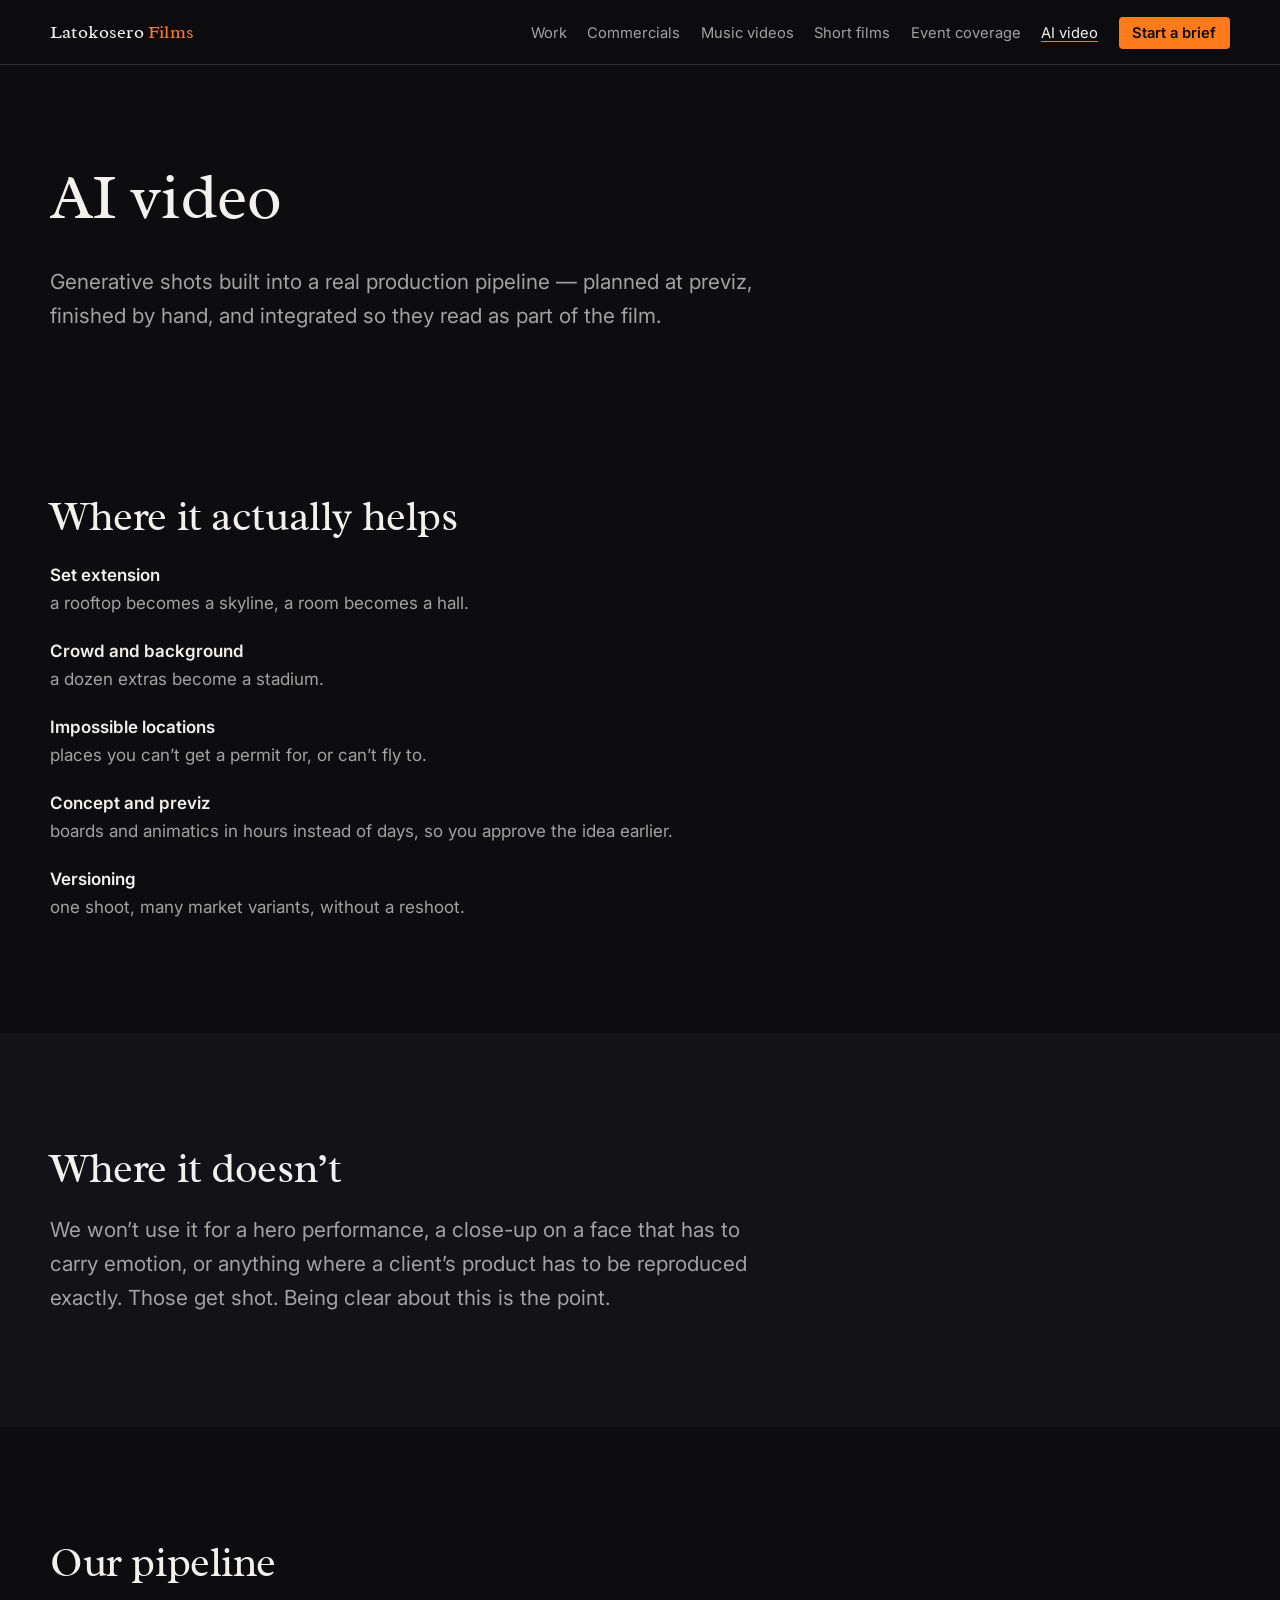
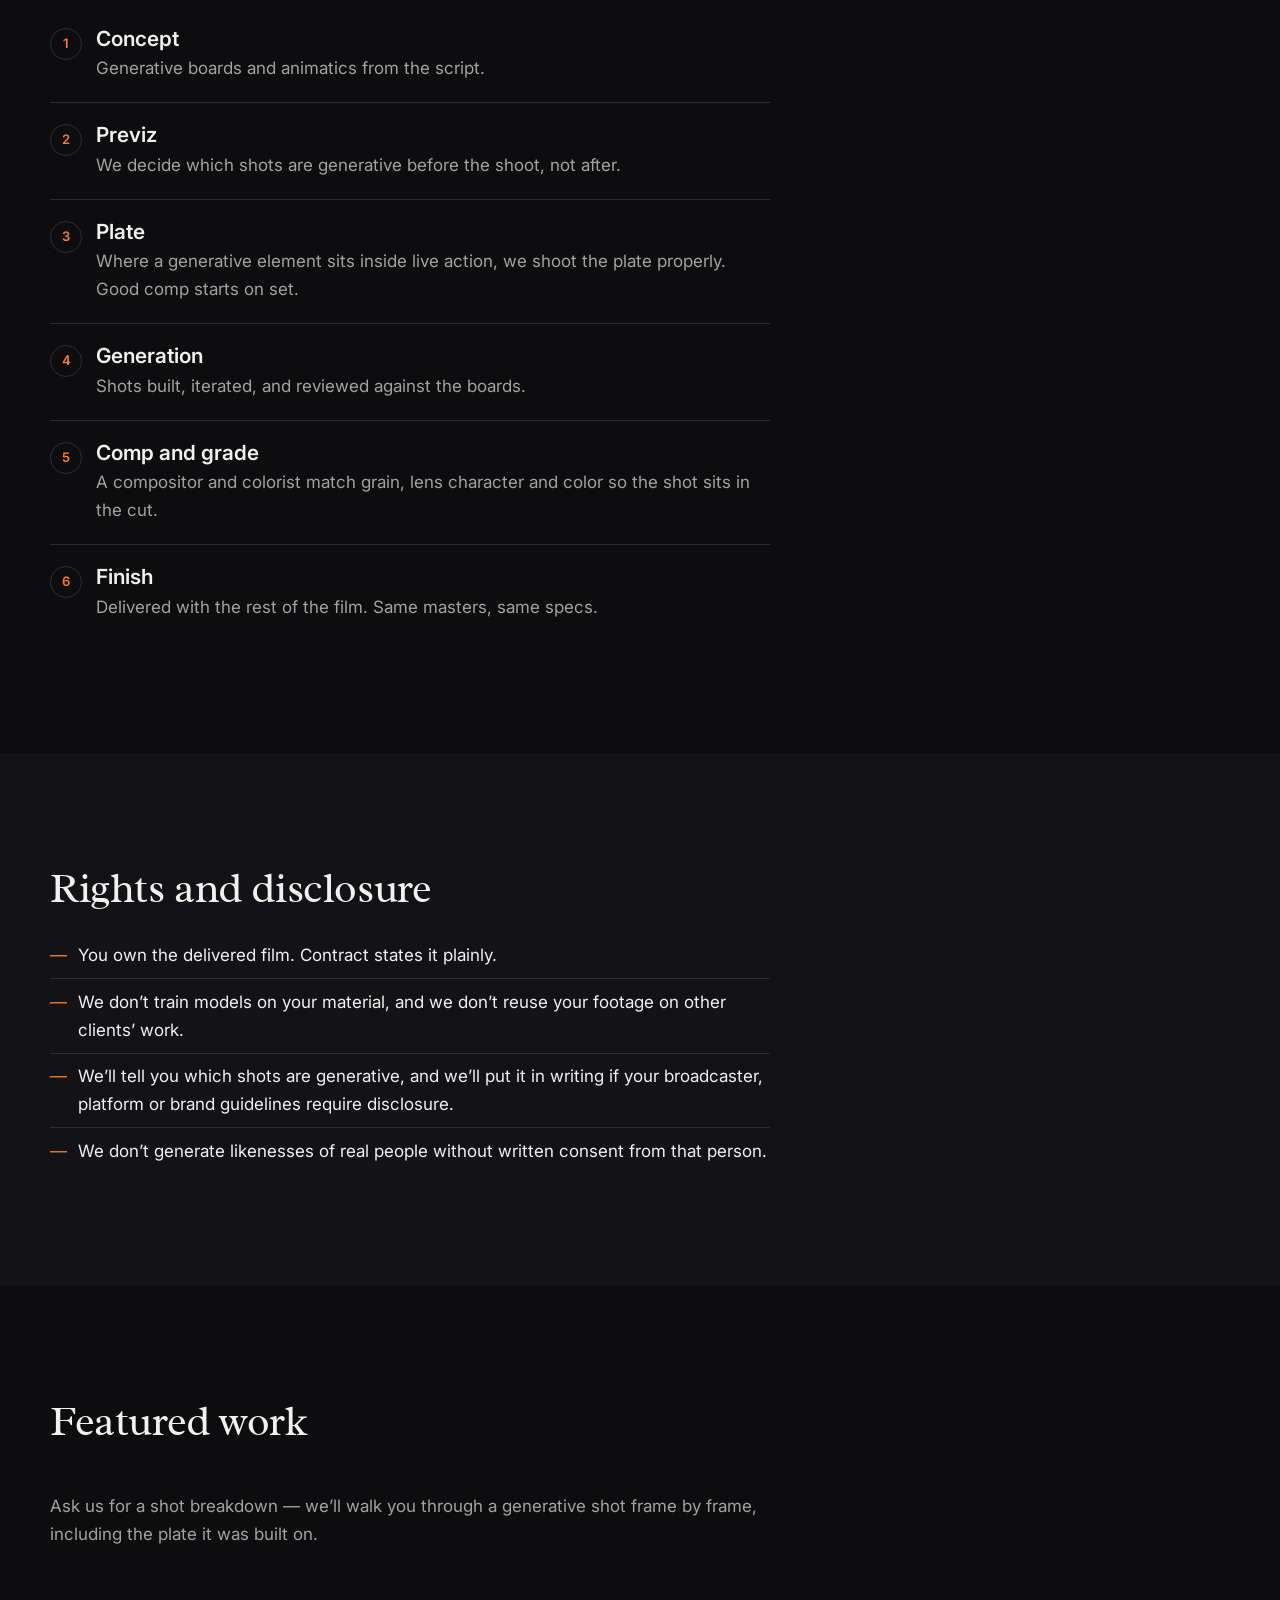
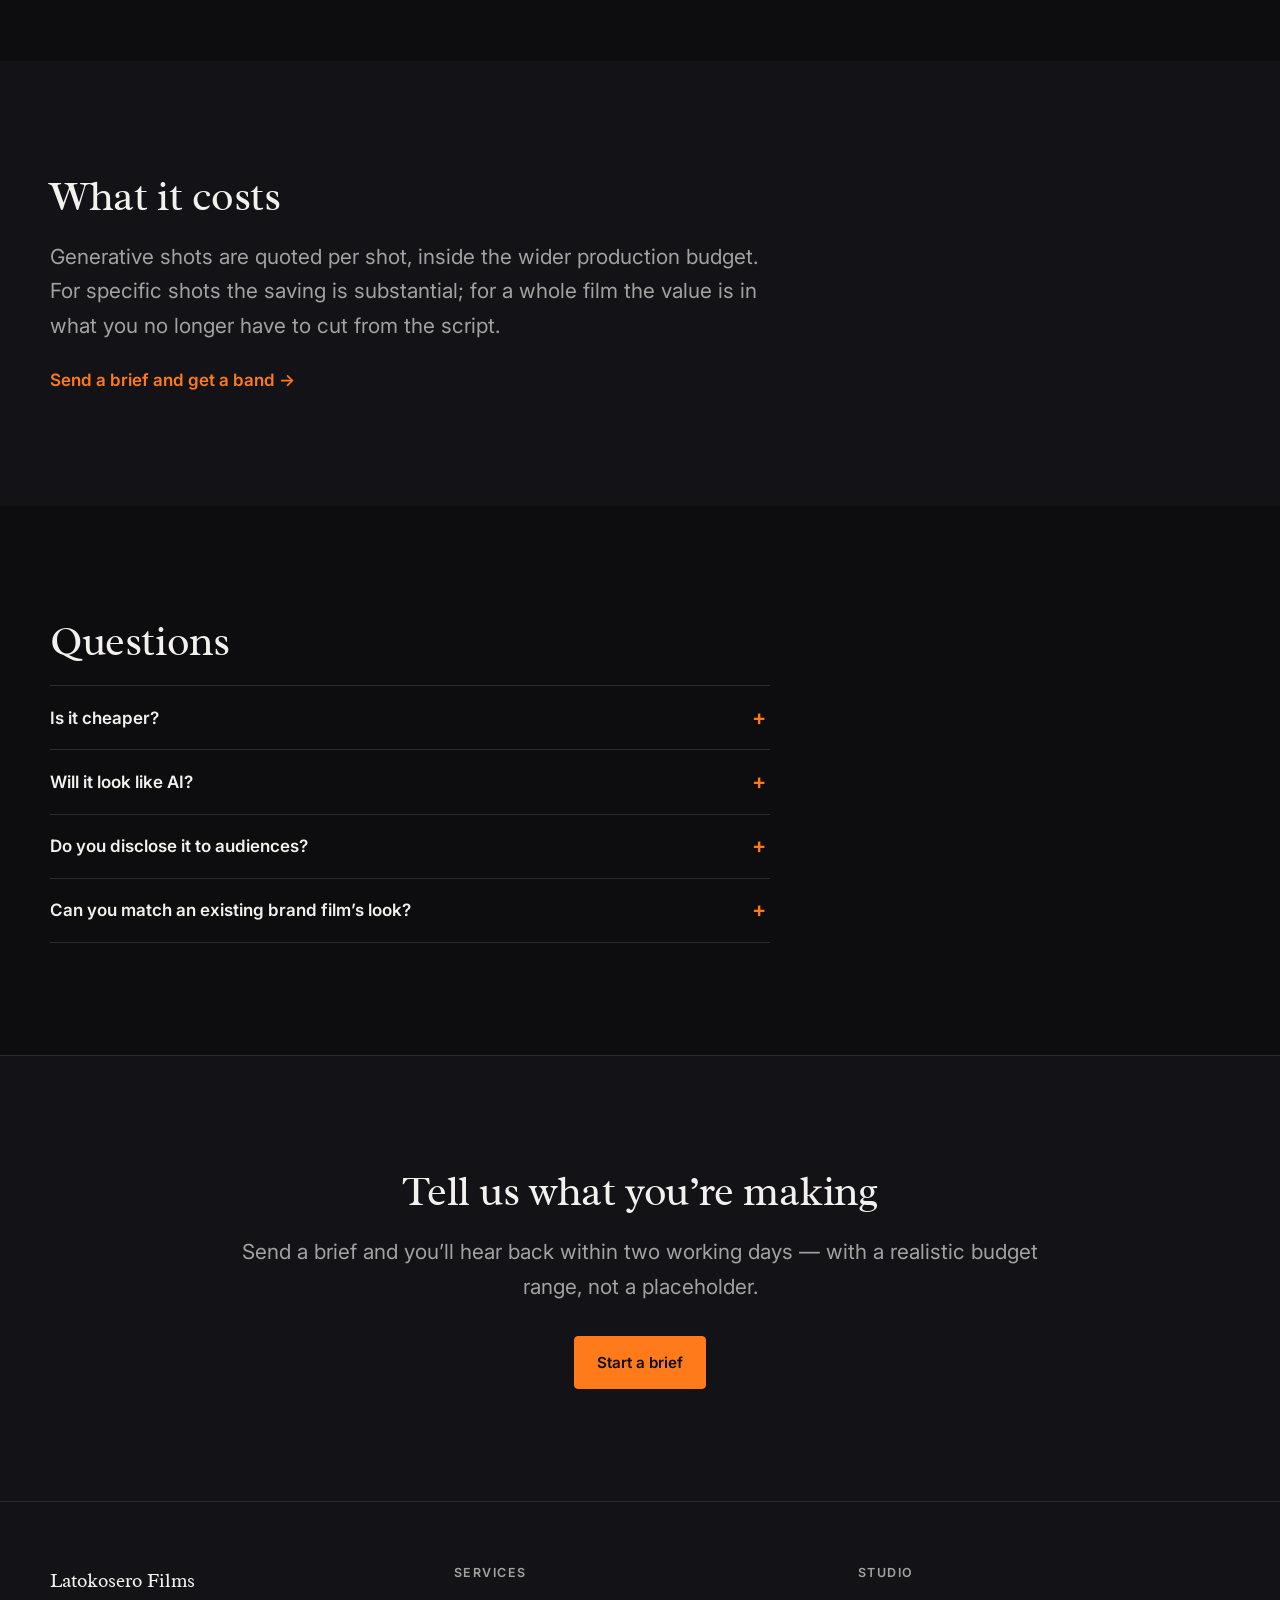
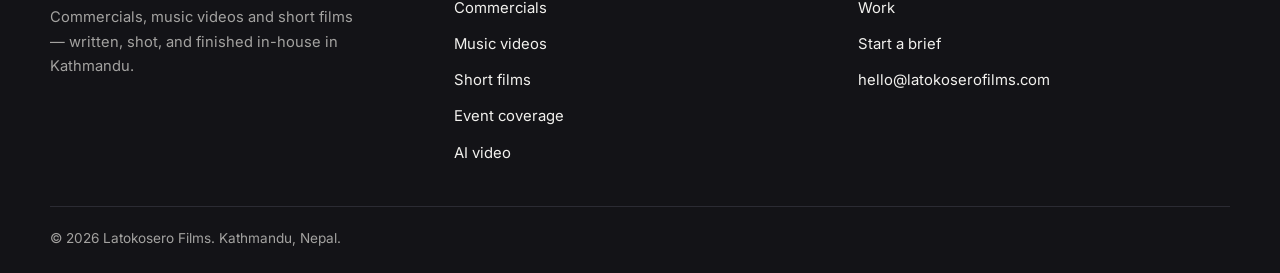
==== ai-video/index.html @ e430cea7 "Rebuild site from the Latokosero copy deck Replaces the two-page holding site with the full structur" ====
<!doctype html>
<html lang="en">
<head>
<meta charset="utf-8">
<meta name="viewport" content="width=device-width, initial-scale=1">
<title>AI video production, Nepal — Latokosero Films</title>
<meta name="description" content="Generative shots built into a real production pipeline and finished by hand.">
<link rel="canonical" href="https://latokoserofilms.com/ai-video/">
<meta property="og:type" content="website">
<meta property="og:title" content="AI video production, Nepal — Latokosero Films">
<meta property="og:description" content="Generative shots built into a real production pipeline and finished by hand.">
<meta property="og:url" content="https://latokoserofilms.com/ai-video/">
<meta property="og:image" content="https://latokoserofilms.com/cover.jpg">
<meta name="twitter:card" content="summary_large_image">
<meta name="theme-color" content="#0d0d0f">
<link rel="preconnect" href="https://fonts.googleapis.com">
<link rel="preconnect" href="https://fonts.gstatic.com" crossorigin>
<link href="https://fonts.googleapis.com/css2?family=Inter:wght@400;500;600&family=Radley:ital@0;1&display=swap" rel="stylesheet">
<link rel="stylesheet" href="/css/site.css">
<link rel="icon" href="/favicon.svg" type="image/svg+xml">
<script type="application/ld+json">
{
  "@context": "https://schema.org",
  "@type": "Service",
  "name": "AI video",
  "description": "Generative shots built into a real production pipeline — planned at previz, finished by hand, and integrated so they read as part of the film.",
  "url": "https://latokoserofilms.com/ai-video/",
  "serviceType": "AI video",
  "provider": {
    "@type": "LocalBusiness",
    "@id": "https://latokoserofilms.com/#business",
    "name": "Latokosero Films"
  },
  "areaServed": {
    "@type": "Country",
    "name": "Nepal"
  }
}
</script>
<script type="application/ld+json">
{
  "@context": "https://schema.org",
  "@type": "FAQPage",
  "mainEntity": [
    {
      "@type": "Question",
      "name": "Is it cheaper?",
      "acceptedAnswer": {
        "@type": "Answer",
        "text": "For specific shots, substantially. For a whole film, no — the savings are in what you no longer have to cut from the script."
      }
    },
    {
      "@type": "Question",
      "name": "Will it look like AI?",
      "acceptedAnswer": {
        "@type": "Answer",
        "text": "Not if it’s planned at previz and finished by a compositor. It looks like AI when it’s bolted on at the end."
      }
    },
    {
      "@type": "Question",
      "name": "Do you disclose it to audiences?",
      "acceptedAnswer": {
        "@type": "Answer",
        "text": "We’ll do whatever your brand, platform or regulator requires, and we’ll advise you on what that is."
      }
    },
    {
      "@type": "Question",
      "name": "Can you match an existing brand film’s look?",
      "acceptedAnswer": {
        "@type": "Answer",
        "text": "Yes — send the reference and we’ll test before you commit."
      }
    }
  ]
}
</script>
</head>
<body class="page-service">

<a class="skip" href="#main">Skip to content</a>

<header class="masthead">
  <div class="wrap masthead-inner">
    <a class="wordmark" href="/">Latokosero <span>Films</span></a>
    <nav aria-label="Primary">
      <button class="nav-toggle" type="button" aria-expanded="false" aria-controls="primary-nav">
        <span class="nav-toggle-bar"></span>
        <span class="sr-only">Menu</span>
      </button>
      <ul id="primary-nav">
            <li><a href="/work/">Work</a></li>
            <li><a href="/commercials/">Commercials</a></li>
            <li><a href="/music-videos/">Music videos</a></li>
            <li><a href="/short-films/">Short films</a></li>
            <li><a href="/event-coverage/">Event coverage</a></li>
            <li><a href="/ai-video/" aria-current="page">AI video</a></li>
        <li class="nav-cta"><a href="/brief/">Start a brief</a></li>
      </ul>
    </nav>
  </div>
</header>

<main id="main">

<section class="page-head">
  <div class="wrap narrow">
    <h1>AI video</h1>
    <p class="lede">Generative shots built into a real production pipeline — planned at previz, finished by hand, and integrated so they read as part of the film.</p>
  </div>
</section>

<section class="section">
  <div class="wrap narrow">
    <h2>Where it actually helps</h2>
    <dl class="deflist">
      <dt>Set extension</dt><dd>a rooftop becomes a skyline, a room becomes a hall.</dd>
      <dt>Crowd and background</dt><dd>a dozen extras become a stadium.</dd>
      <dt>Impossible locations</dt><dd>places you can’t get a permit for, or can’t fly to.</dd>
      <dt>Concept and previz</dt><dd>boards and animatics in hours instead of days, so you approve the idea earlier.</dd>
      <dt>Versioning</dt><dd>one shoot, many market variants, without a reshoot.</dd>
    </dl>
  </div>
</section>

<section class="section section-alt">
  <div class="wrap narrow">
    <h2>Where it doesn’t</h2>
    <p class="lede">We won’t use it for a hero performance, a close-up on a face that has to carry emotion, or anything where a client’s product has to be reproduced exactly. Those get shot. Being clear about this is the point.</p>
  </div>
</section>

<section class="section" id="pipeline">
  <div class="wrap narrow">
    <h2>Our pipeline</h2>
    <ol class="steps steps-numbered">
      <li><h3>Concept</h3><p>Generative boards and animatics from the script.</p></li>
      <li><h3>Previz</h3><p>We decide which shots are generative before the shoot, not after.</p></li>
      <li><h3>Plate</h3><p>Where a generative element sits inside live action, we shoot the plate properly. Good comp starts on set.</p></li>
      <li><h3>Generation</h3><p>Shots built, iterated, and reviewed against the boards.</p></li>
      <li><h3>Comp and grade</h3><p>A compositor and colorist match grain, lens character and color so the shot sits in the cut.</p></li>
      <li><h3>Finish</h3><p>Delivered with the rest of the film. Same masters, same specs.</p></li>
    </ol>
  </div>
</section>

<section class="section section-alt" id="rights">
  <div class="wrap narrow">
    <h2>Rights and disclosure</h2>
    <ul class="checklist">
      <li>You own the delivered film. Contract states it plainly.</li>
      <li>We don’t train models on your material, and we don’t reuse your footage on other clients’ work.</li>
      <li>We’ll tell you which shots are generative, and we’ll put it in writing if your broadcaster, platform or brand guidelines require disclosure.</li>
      <li>We don’t generate likenesses of real people without written consent from that person.</li>
    </ul>
  </div>
</section>

<section class="section">
  <div class="wrap">
    <div class="section-head"><h2>Featured work</h2></div>
    <p class="muted narrow-p">Ask us for a shot breakdown — we’ll walk you through a generative shot frame by frame, including the plate it was built on.</p>
  </div>
</section>

<section class="section section-alt">
  <div class="wrap narrow">
    <h2>What it costs</h2>
    <p class="lede">Generative shots are quoted per shot, inside the wider production budget. For specific shots the saving is substantial; for a whole film the value is in what you no longer have to cut from the script.</p>
    <p><a class="arrow-link" href="/brief/">Send a brief and get a band</a></p>
  </div>
</section>

<section class="section">
  <div class="wrap narrow">
    <h2>Questions</h2>
    <div class="faq">
      <details>
        <summary>Is it cheaper?</summary>
        <p>For specific shots, substantially. For a whole film, no — the savings are in what you no longer have to cut from the script.</p>
      </details>
      <details>
        <summary>Will it look like AI?</summary>
        <p>Not if it’s planned at previz and finished by a compositor. It looks like AI when it’s bolted on at the end.</p>
      </details>
      <details>
        <summary>Do you disclose it to audiences?</summary>
        <p>We’ll do whatever your brand, platform or regulator requires, and we’ll advise you on what that is.</p>
      </details>
      <details>
        <summary>Can you match an existing brand film’s look?</summary>
        <p>Yes — send the reference and we’ll test before you commit.</p>
      </details>
    </div>
  </div>
</section>

<section class="section convert">
  <div class="wrap">
    <h2>Tell us what you’re making</h2>
    <p class="lede">Send a brief and you’ll hear back within two working days — with a realistic budget range, not a placeholder.</p>
    <p class="actions"><a class="btn btn-primary" href="/brief/">Start a brief</a></p>
  </div>
</section>
</main>

<footer class="footer">
  <div class="wrap footer-inner">
    <div class="footer-brand">
      <p class="footer-mark">Latokosero Films</p>
      <p class="muted">Commercials, music videos and short films — written, shot, and finished in-house in Kathmandu.</p>
    </div>
    <nav class="footer-nav" aria-label="Footer">
      <h2>Services</h2>
      <ul>
        <li><a href="/commercials/">Commercials</a></li>
        <li><a href="/music-videos/">Music videos</a></li>
        <li><a href="/short-films/">Short films</a></li>
        <li><a href="/event-coverage/">Event coverage</a></li>
        <li><a href="/ai-video/">AI video</a></li>
      </ul>
    </nav>
    <nav class="footer-nav" aria-label="More">
      <h2>Studio</h2>
      <ul>
        <li><a href="/work/">Work</a></li>
        <li><a href="/brief/">Start a brief</a></li>
        <li><a href="mailto:hello@latokoserofilms.com">hello@latokoserofilms.com</a></li>
      </ul>
    </nav>
  </div>
  <div class="wrap footer-legal">
    <p class="muted">© 2026 Latokosero Films. Kathmandu, Nepal.</p>
  </div>
</footer>

<script src="/js/site.js" defer></script>
</body>
</html>
---- css/site.css ----
/* Latokosero Films — site styles.
   Dark by default: this is a film company, the work is the bright thing on
   the page. One accent colour, carried over from the old site's orange. */

:root {
  --bg: #0d0d0f;
  --bg-alt: #131317;
  --surface: #1a1a1f;
  --line: #2b2b33;
  --text: #f2f1ee;
  --muted: #a3a2a0;
  --accent: #ff7a1a;
  --accent-ink: #0d0d0f;

  --serif: 'Radley', Georgia, 'Times New Roman', serif;
  --sans: 'Inter', -apple-system, BlinkMacSystemFont, 'Segoe UI', Roboto, sans-serif;

  --wrap: 1180px;
  --narrow: 720px;
  --gap: clamp(1rem, 3vw, 2rem);
  --section-y: clamp(3.5rem, 9vw, 7rem);
  --radius: 4px;
}

*, *::before, *::after { box-sizing: border-box; }

html { -webkit-text-size-adjust: 100%; scroll-behavior: smooth; }
@media (prefers-reduced-motion: reduce) {
  html { scroll-behavior: auto; }
  *, *::before, *::after { animation-duration: .01ms !important; transition-duration: .01ms !important; }
}

body {
  margin: 0;
  background: var(--bg);
  color: var(--text);
  font-family: var(--sans);
  font-size: clamp(1rem, .97rem + .15vw, 1.0625rem);
  line-height: 1.65;
  -webkit-font-smoothing: antialiased;
}

h1, h2, h3 { font-family: var(--serif); font-weight: 400; line-height: 1.12; margin: 0 0 .5em; letter-spacing: -.01em; }
h1 { font-size: clamp(2.1rem, 1.3rem + 3.6vw, 4rem); }
h2 { font-size: clamp(1.65rem, 1.2rem + 2vw, 2.6rem); }
h3 { font-size: clamp(1.1rem, 1rem + .5vw, 1.3rem); font-family: var(--sans); font-weight: 600; letter-spacing: 0; }
p { margin: 0 0 1.1em; }
p:last-child { margin-bottom: 0; }

a { color: inherit; text-decoration-color: color-mix(in srgb, var(--accent) 60%, transparent); text-underline-offset: .18em; }
a:hover { color: var(--accent); }

img, video, iframe { max-width: 100%; display: block; }
code { font-size: .9em; background: var(--surface); padding: .1em .35em; border-radius: 3px; }

:focus-visible { outline: 2px solid var(--accent); outline-offset: 3px; }

.sr-only, .skip:not(:focus) {
  position: absolute; width: 1px; height: 1px; padding: 0; margin: -1px;
  overflow: hidden; clip: rect(0 0 0 0); white-space: nowrap; border: 0;
}
.skip:focus {
  position: fixed; top: .75rem; left: .75rem; z-index: 100;
  background: var(--accent); color: var(--accent-ink);
  padding: .6rem 1rem; border-radius: var(--radius); font-weight: 600;
}

.wrap { width: min(100% - 2.5rem, var(--wrap)); margin-inline: auto; }
/* Narrow sections keep the full wrap so they line up with the masthead and
   footer gutters — it's the text inside that gets the reading measure, not
   the container. Centring the container instead makes every narrow block
   sit inboard of the full-width ones on the same page. */
.wrap.narrow > * { max-width: var(--narrow); }
.narrow-p { max-width: var(--narrow); }
.muted { color: var(--muted); }
.lede { font-size: clamp(1.06rem, 1rem + .5vw, 1.3rem); color: var(--muted); max-width: 62ch; }
.eyebrow {
  font-family: var(--sans); font-size: .78rem; font-weight: 600;
  letter-spacing: .12em; text-transform: uppercase; color: var(--muted); margin: 0 0 1.25rem;
}

/* ------------------------------------------------------------- masthead */

.masthead {
  position: sticky; top: 0; z-index: 50;
  background: color-mix(in srgb, var(--bg) 88%, transparent);
  backdrop-filter: blur(10px);
  border-bottom: 1px solid var(--line);
}
.masthead-inner { display: flex; align-items: center; justify-content: space-between; gap: 1rem; min-height: 4rem; }

.wordmark {
  font-family: var(--serif); font-size: 1.15rem; letter-spacing: .01em;
  text-decoration: none; white-space: nowrap;
}
.wordmark span { color: var(--accent); }
.wordmark:hover { color: var(--text); }

.masthead nav ul {
  list-style: none; display: flex; align-items: center; gap: clamp(.75rem, 1.6vw, 1.5rem);
  margin: 0; padding: 0;
}
.masthead nav a {
  text-decoration: none; font-size: .92rem; color: var(--muted); white-space: nowrap;
}
.masthead nav a:hover, .masthead nav a[aria-current='page'] { color: var(--text); }
.masthead nav a[aria-current='page'] { box-shadow: inset 0 -1px 0 var(--accent); }

.nav-cta a {
  background: var(--accent); color: var(--accent-ink) !important;
  padding: .45rem .85rem; border-radius: var(--radius); font-weight: 600;
}
.nav-cta a:hover { background: #ff9040; }

.nav-toggle { display: none; }

@media (max-width: 940px) {
  .nav-toggle {
    display: grid; place-items: center; width: 2.5rem; height: 2.5rem;
    background: none; border: 1px solid var(--line); border-radius: var(--radius);
    cursor: pointer; padding: 0;
  }
  .nav-toggle-bar, .nav-toggle-bar::before, .nav-toggle-bar::after {
    content: ''; display: block; width: 1.1rem; height: 1.5px; background: var(--text);
  }
  .nav-toggle-bar::before { transform: translateY(-5px); }
  .nav-toggle-bar::after { transform: translateY(3.5px); }

  .masthead nav ul {
    display: none; position: absolute; left: 0; right: 0; top: 100%;
    flex-direction: column; align-items: stretch; gap: 0;
    background: var(--bg); border-bottom: 1px solid var(--line);
    padding: .5rem 0 1rem;
  }
  .masthead nav ul.is-open { display: flex; }
  .masthead nav ul li { padding: 0 1.25rem; }
  .masthead nav ul a { display: block; padding: .7rem 0; font-size: 1rem; }
  .nav-cta { margin-top: .5rem; }
  .nav-cta a { display: inline-block; }
}

/* ------------------------------------------------------------- sections */

.section { padding-block: var(--section-y); }
.section-alt { background: var(--bg-alt); }
.section-head { margin-bottom: clamp(1.75rem, 4vw, 3rem); }
.section-head h2 { margin-bottom: .25em; }

.page-head { padding-block: clamp(3rem, 8vw, 6rem) clamp(1.5rem, 4vw, 3rem); }

.hero {
  padding-block: clamp(4.5rem, 13vw, 10rem) clamp(3rem, 8vw, 6rem);
  border-bottom: 1px solid var(--line);
  background:
    radial-gradient(120ch 60ch at 80% -10%, rgba(255, 122, 26, .10), transparent 60%),
    var(--bg);
}
.hero h1 { max-width: 18ch; margin-bottom: .35em; }
.hero .lede { max-width: 54ch; }

.actions { display: flex; flex-wrap: wrap; gap: .75rem; margin-top: 2rem; }

.btn {
  display: inline-block; text-decoration: none; font-weight: 600; font-size: .95rem;
  padding: .8rem 1.4rem; border-radius: var(--radius);
  border: 1px solid var(--line); color: var(--text); background: transparent;
  transition: background .15s ease, border-color .15s ease, color .15s ease;
  cursor: pointer; font-family: inherit;
}
.btn:hover { border-color: var(--text); color: var(--text); }
.btn-primary { background: var(--accent); border-color: var(--accent); color: var(--accent-ink); }
.btn-primary:hover { background: #ff9040; border-color: #ff9040; color: var(--accent-ink); }

.arrow-link { font-weight: 600; text-decoration: none; color: var(--accent); }
.arrow-link::after { content: ' →'; }
.arrow-link:hover { text-decoration: underline; }

/* ---------------------------------------------------------------- trust */

.trust { padding-block: clamp(2rem, 5vw, 3.25rem); border-bottom: 1px solid var(--line); }
.client-list {
  list-style: none; margin: 0; padding: 0;
  display: flex; flex-wrap: wrap; gap: clamp(1.25rem, 4vw, 3rem);
  font-family: var(--serif); font-size: clamp(1rem, .9rem + .5vw, 1.35rem); color: var(--muted);
}

/* ---------------------------------------------------------------- tiles */

.tiles {
  display: grid; gap: var(--gap);
  grid-template-columns: repeat(auto-fill, minmax(min(100%, 300px), 1fr));
}
.tile { text-decoration: none; display: block; }
.tile-media {
  display: block; position: relative; aspect-ratio: 16 / 9; overflow: hidden;
  border-radius: var(--radius); background: var(--surface); border: 1px solid var(--line);
}
.tile-media > * { width: 100%; height: 100%; object-fit: cover; }
.tile-fallback {
  display: grid; place-items: center; padding: 1rem; text-align: center;
  font-family: var(--serif); font-size: 1.15rem; color: var(--muted);
  background: linear-gradient(150deg, #1c1c22, #121216);
}
.tile-loop { opacity: 0; transition: opacity .25s ease; }
.tile:hover .tile-loop, .tile:focus-visible .tile-loop { opacity: 1; }
.tile-body { display: block; padding-top: .85rem; }
.tile-title { display: block; font-weight: 600; }
.tile-meta { display: block; font-size: .88rem; color: var(--muted); }
.tile:hover .tile-title { color: var(--accent); }
.tile:hover .tile-media { border-color: color-mix(in srgb, var(--accent) 45%, var(--line)); }

/* ---------------------------------------------------------------- cards */

/* Five services. Explicit columns rather than auto-fit so the row breaks
   3 + 2 instead of stranding a single card on its own line. */
.cards { display: grid; gap: var(--gap); grid-template-columns: 1fr; }
@media (min-width: 620px) { .cards { grid-template-columns: repeat(2, 1fr); } }
@media (min-width: 940px) { .cards { grid-template-columns: repeat(3, 1fr); } }
.card {
  position: relative; text-decoration: none;
  padding: 1.5rem 1.5rem 3rem; border: 1px solid var(--line); border-radius: var(--radius);
  background: var(--bg); transition: border-color .15s ease, transform .15s ease;
}
.card:hover { border-color: var(--accent); transform: translateY(-2px); color: var(--text); }
.card h3 { margin-bottom: .4em; }
.card p { color: var(--muted); font-size: .95rem; margin: 0; }
.card-go { position: absolute; left: 1.5rem; bottom: 1.4rem; color: var(--accent); }

/* ------------------------------------------------------- steps and lists */

.steps { list-style: none; counter-reset: step; margin: 0; padding: 0; display: grid; gap: 1.75rem; }
.steps { grid-template-columns: repeat(auto-fit, minmax(min(100%, 240px), 1fr)); }
.steps-numbered { grid-template-columns: 1fr; max-width: var(--narrow); gap: 0; }
.steps li { counter-increment: step; position: relative; padding-left: 2.9rem; }
.steps-numbered li { padding-block: 1.25rem; border-bottom: 1px solid var(--line); }
.steps-numbered li:last-child { border-bottom: 0; }
.steps li::before {
  content: counter(step); position: absolute; left: 0; top: .1rem;
  width: 2rem; height: 2rem; display: grid; place-items: center;
  border: 1px solid var(--line); border-radius: 50%;
  font-size: .82rem; font-weight: 600; color: var(--accent);
}
.steps-numbered li::before { top: 1.3rem; }
.steps h3 { margin-bottom: .2em; }
.steps p { color: var(--muted); margin: 0; }

.checklist { list-style: none; margin: 0; padding: 0; max-width: 62ch; }
.checklist li { position: relative; padding: .55rem 0 .55rem 1.75rem; border-bottom: 1px solid var(--line); }
.checklist li:last-child { border-bottom: 0; }
.checklist li::before { content: '—'; position: absolute; left: 0; color: var(--accent); }

.deflist { margin: 0; max-width: 62ch; }
.deflist dt { font-weight: 600; margin-top: 1.25rem; }
.deflist dt:first-child { margin-top: 0; }
.deflist dd { margin: 0; color: var(--muted); }

/* ------------------------------------------------------------ AI compare */

.wedge-inner { display: grid; gap: clamp(2rem, 5vw, 3.5rem); align-items: center; }
@media (min-width: 900px) { .wedge-inner { grid-template-columns: 1fr 1fr; } }
.wedge-copy h2 { max-width: 16ch; }
.wedge-copy p { color: var(--muted); max-width: 54ch; }
.wedge-copy p:first-of-type { color: var(--text); }

.compare { margin: 0; }
.compare-frame {
  position: relative; aspect-ratio: 16 / 9; overflow: hidden;
  border: 1px solid var(--line); border-radius: var(--radius); background: var(--surface);
}
.compare-frame img { position: absolute; inset: 0; width: 100%; height: 100%; object-fit: cover; }
.compare-before-clip { position: absolute; inset: 0; width: var(--split, 50%); overflow: hidden; border-right: 2px solid var(--accent); }
.compare-before-clip img { width: 100vw; max-width: none; }

.compare-range {
  position: absolute; inset: auto 0 0; width: 100%; margin: 0;
  appearance: none; background: transparent; height: 100%; cursor: ew-resize;
}
.compare-range::-webkit-slider-thumb {
  appearance: none; width: 2.25rem; height: 2.25rem; border-radius: 50%;
  background: var(--accent); border: 3px solid var(--bg); cursor: ew-resize;
}
.compare-range::-moz-range-thumb {
  width: 2.25rem; height: 2.25rem; border-radius: 50%;
  background: var(--accent); border: 3px solid var(--bg); cursor: ew-resize;
}
.compare-tag {
  position: absolute; top: .75rem; font-size: .72rem; font-weight: 600;
  letter-spacing: .1em; text-transform: uppercase;
  background: rgba(13, 13, 15, .75); padding: .25rem .5rem; border-radius: 3px;
}
.compare-tag-before { left: .75rem; }
.compare-tag-after { right: .75rem; }
.compare figcaption { margin-top: .75rem; font-size: .88rem; }

/* Until the two proof images exist, say so plainly instead of showing a
   broken frame. site.js sets data-missing when the images fail to load. */
.compare-missing { display: none; }
.compare[data-missing='true'] .compare-frame > *:not(.compare-missing) { display: none; }
.compare[data-missing='true'] .compare-missing {
  display: grid; place-items: center; text-align: center;
  position: absolute; inset: 0; margin: 0; padding: 1.5rem;
  color: var(--muted); font-size: .92rem;
  background: repeating-linear-gradient(45deg, #17171c, #17171c 12px, #141419 12px, #141419 24px);
}

/* ----------------------------------------------------------- work page */

.filters { display: flex; flex-wrap: wrap; gap: .5rem; margin-bottom: clamp(1.5rem, 4vw, 2.5rem); }
.filter {
  font: inherit; font-size: .88rem; cursor: pointer;
  padding: .4rem .9rem; border-radius: 100px;
  border: 1px solid var(--line); background: transparent; color: var(--muted);
}
.filter:hover { color: var(--text); border-color: var(--text); }
.filter.is-active { background: var(--text); border-color: var(--text); color: var(--bg); }

.entries { display: grid; gap: clamp(2.5rem, 6vw, 4.5rem); }
.entry { display: grid; gap: var(--gap); align-items: start; scroll-margin-top: 6rem; }
@media (min-width: 800px) { .entry { grid-template-columns: 1fr 1.35fr; } }
.entry[hidden] { display: none; }
.entry h2 { margin-bottom: .25em; }
.entry-alt { display: block; font-size: .6em; color: var(--muted); }
.entry-meta { color: var(--accent); font-size: .85rem; letter-spacing: .04em; text-transform: uppercase; }
.entry-copy p:not(.entry-meta) { color: var(--muted); }

.embed { position: relative; aspect-ratio: 16 / 9; border: 1px solid var(--line); border-radius: var(--radius); overflow: hidden; background: var(--surface); }
.embed iframe { position: absolute; inset: 0; width: 100%; height: 100%; border: 0; }
.embed-empty { display: grid; place-items: center; }

/* ----------------------------------------------------------------- FAQ */

.faq { max-width: var(--narrow); border-top: 1px solid var(--line); }
.faq details { border-bottom: 1px solid var(--line); }
.faq summary {
  cursor: pointer; list-style: none; padding: 1.1rem 2rem 1.1rem 0;
  font-weight: 600; position: relative;
}
.faq summary::-webkit-details-marker { display: none; }
.faq summary::after {
  content: '+'; position: absolute; right: .25rem; top: 50%; transform: translateY(-50%);
  color: var(--accent); font-size: 1.35rem; line-height: 1;
}
.faq details[open] summary::after { content: '−'; }
.faq summary:hover { color: var(--accent); }
.faq details p { color: var(--muted); margin: 0; padding: 0 2rem 1.35rem 0; max-width: 62ch; }

/* ------------------------------------------------------------ convert */

.convert { background: var(--bg-alt); border-top: 1px solid var(--line); text-align: center; }
.convert .lede { margin-inline: auto; }
.convert .actions { justify-content: center; }

/* --------------------------------------------------------------- form */

.brief { max-width: 34rem; }
.field { margin-bottom: 1.5rem; }
.field label { display: block; font-weight: 600; font-size: .93rem; margin-bottom: .4rem; }
.req { font-weight: 400; font-size: .78rem; color: var(--muted); text-transform: uppercase; letter-spacing: .08em; }
.field input, .field select, .field textarea {
  width: 100%; font: inherit; font-size: 1rem; color: var(--text);
  background: var(--bg-alt); border: 1px solid var(--line); border-radius: var(--radius);
  padding: .7rem .85rem;
}
.field textarea { resize: vertical; }
.field input:focus, .field select:focus, .field textarea:focus { border-color: var(--accent); }
.field input[aria-invalid='true'], .field select[aria-invalid='true'], .field textarea[aria-invalid='true'] { border-color: #ff5a4d; }
.field select { appearance: none; background-image: linear-gradient(45deg, transparent 50%, var(--muted) 50%), linear-gradient(135deg, var(--muted) 50%, transparent 50%); background-position: calc(100% - 19px) 55%, calc(100% - 14px) 55%; background-size: 5px 5px; background-repeat: no-repeat; }
.hint { font-size: .85rem; color: var(--muted); margin: .45rem 0 0; }
.field-message { font-size: .85rem; color: #ff8a80; margin: .35rem 0 0; }
.form-error { color: #ff8a80; }
.hp { position: absolute; left: -9999px; }

.confirmation { border-left: 2px solid var(--accent); padding-left: clamp(1rem, 3vw, 1.75rem); }

/* ------------------------------------------------------------- footer */

.footer { border-top: 1px solid var(--line); padding-block: clamp(2.5rem, 6vw, 4rem) 1.5rem; background: var(--bg-alt); }
.footer-inner { display: grid; gap: 2rem; grid-template-columns: repeat(auto-fit, minmax(min(100%, 220px), 1fr)); }
.footer-mark { font-family: var(--serif); font-size: 1.2rem; margin-bottom: .5rem; }
.footer-brand p.muted { max-width: 34ch; font-size: .92rem; }
.footer-nav h2 { font-family: var(--sans); font-size: .78rem; font-weight: 600; letter-spacing: .12em; text-transform: uppercase; color: var(--muted); margin-bottom: .85rem; }
.footer-nav ul { list-style: none; margin: 0; padding: 0; display: grid; gap: .5rem; }
.footer-nav a { text-decoration: none; font-size: .93rem; }
.footer-legal { margin-top: 2.5rem; padding-top: 1.25rem; border-top: 1px solid var(--line); }
.footer-legal p { font-size: .85rem; margin: 0; }
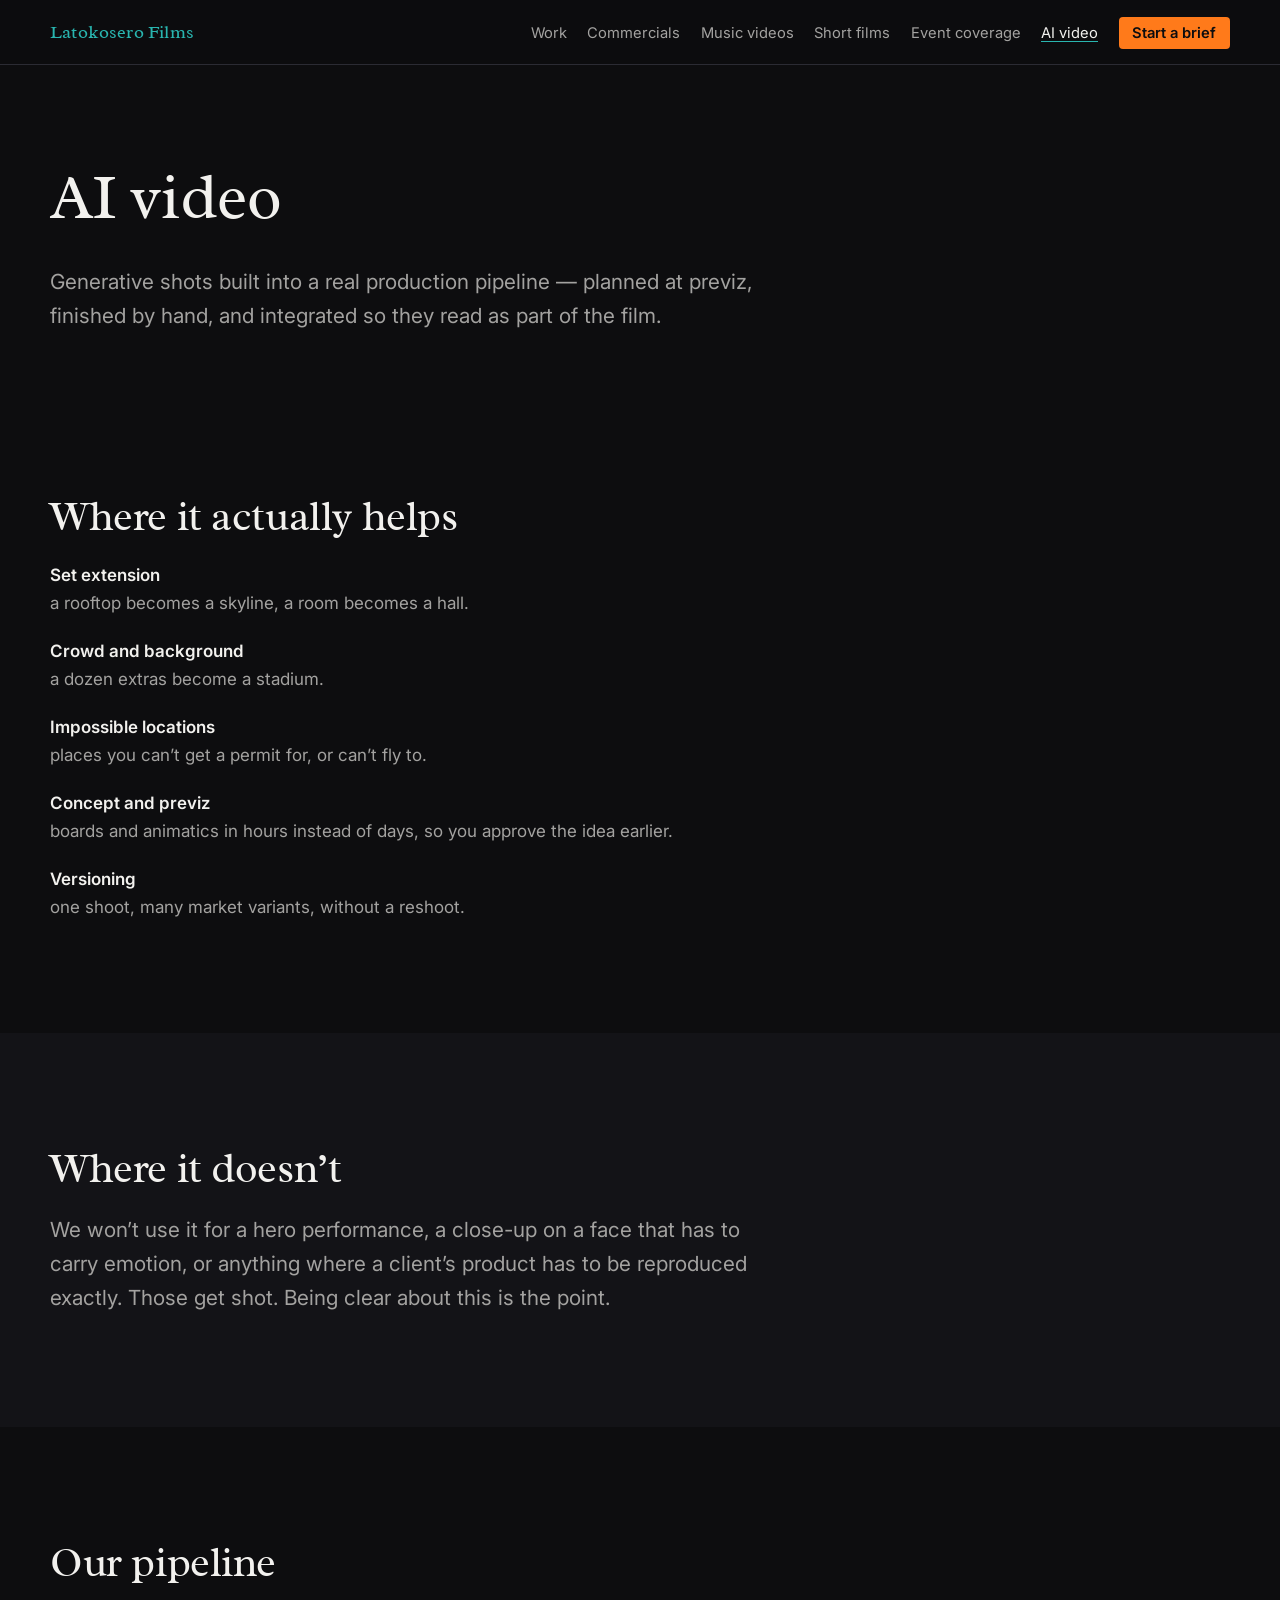
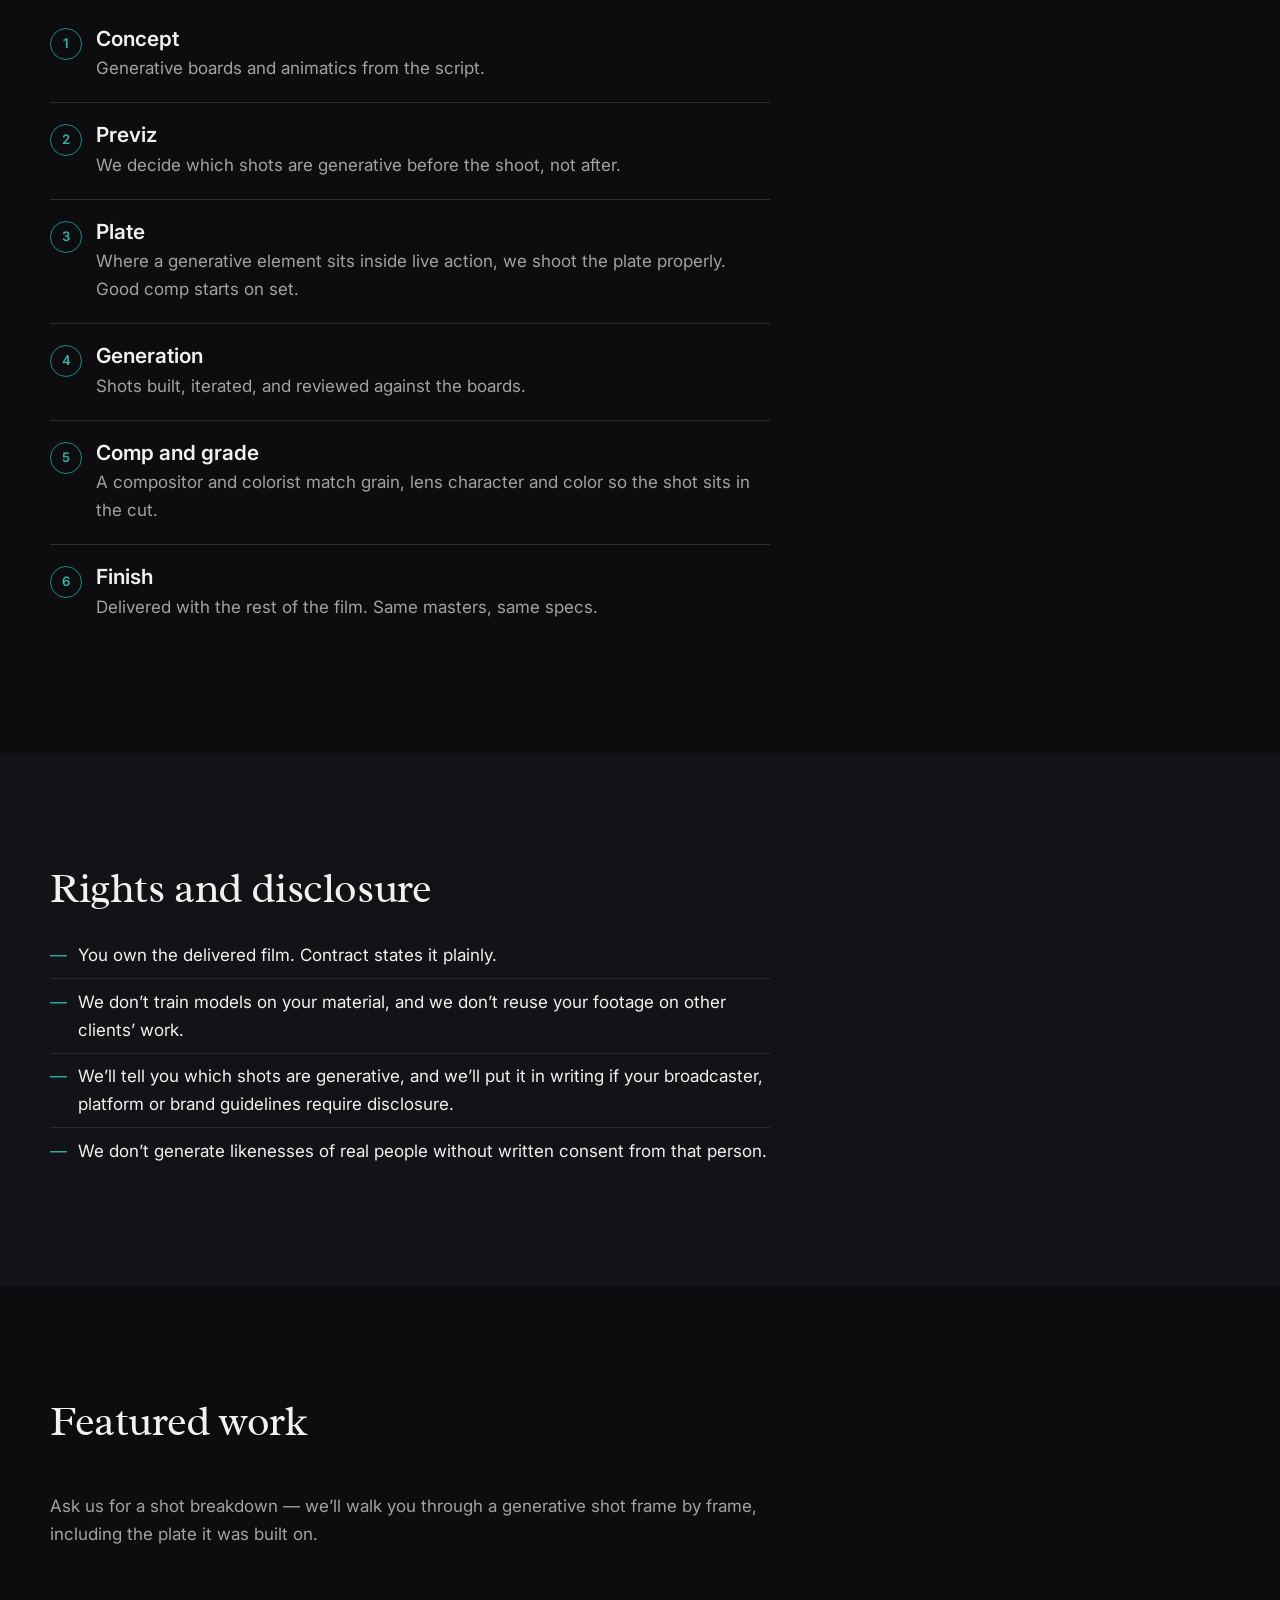
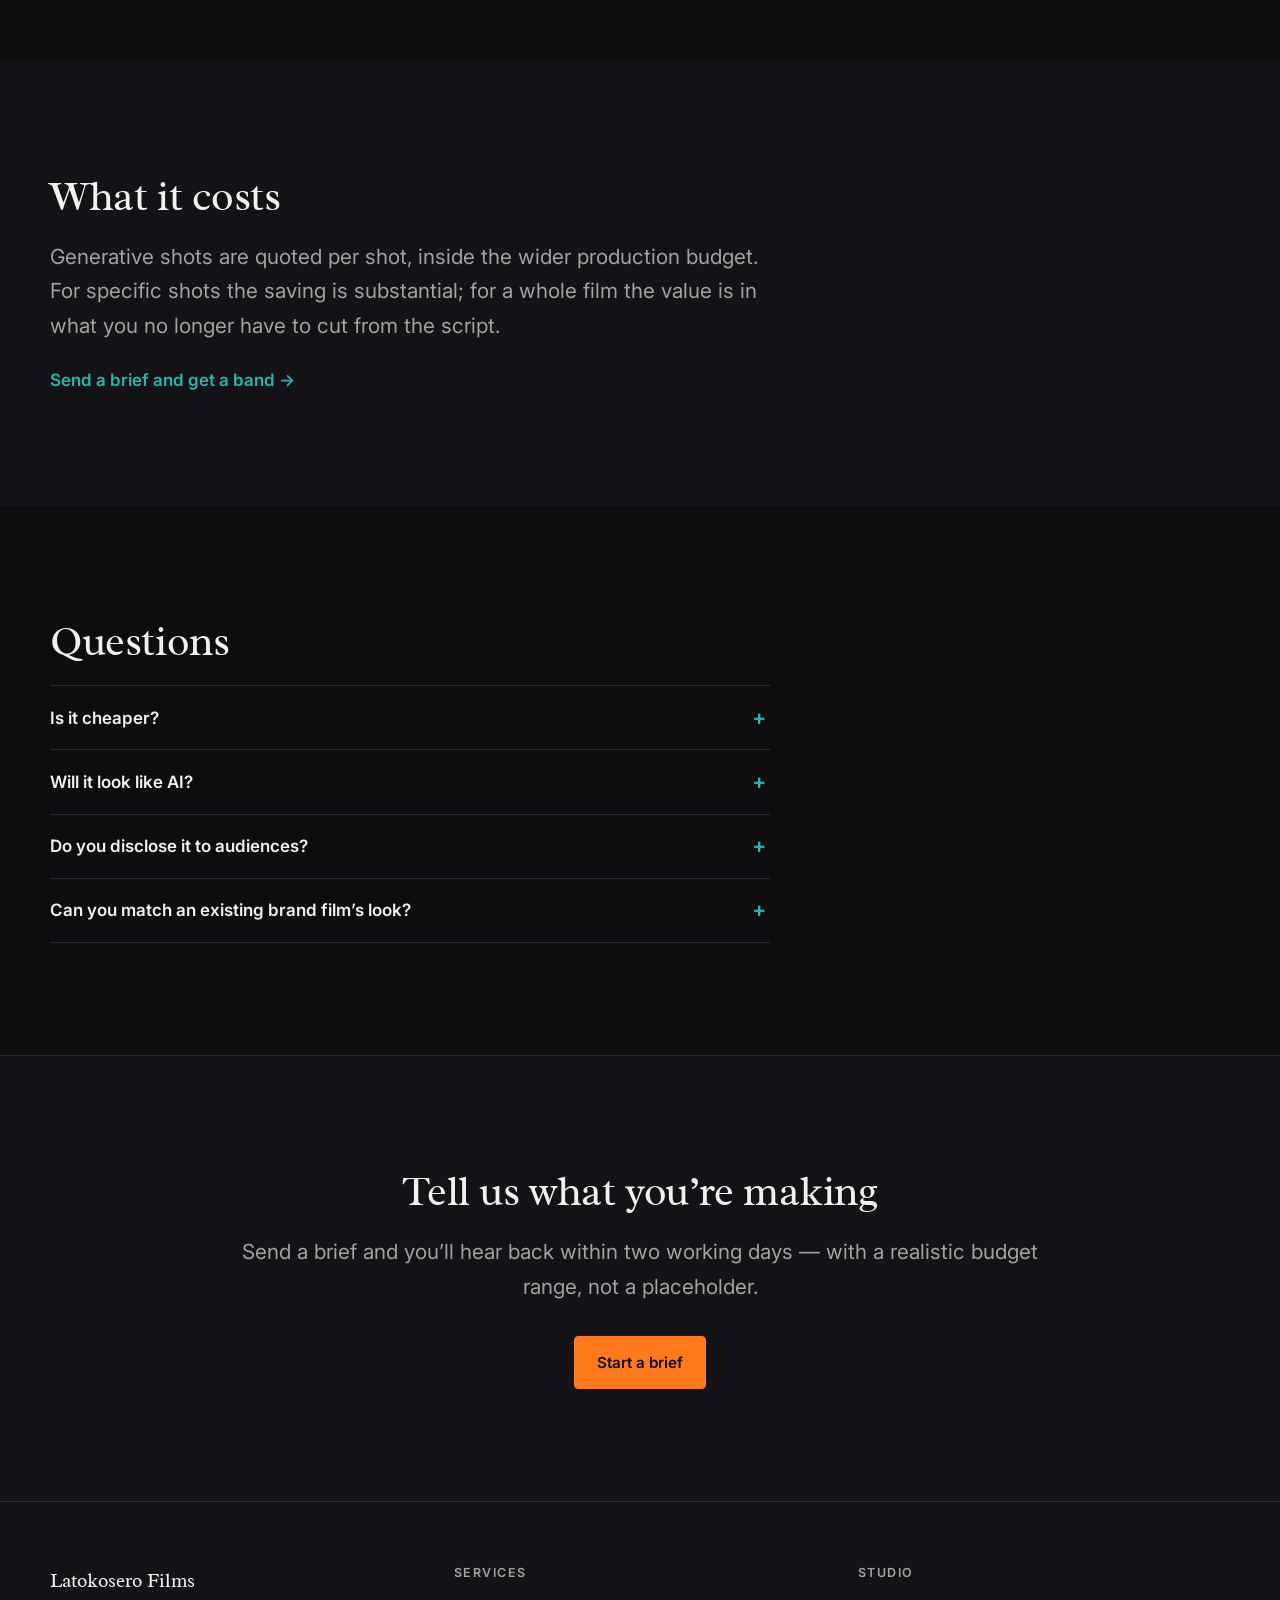
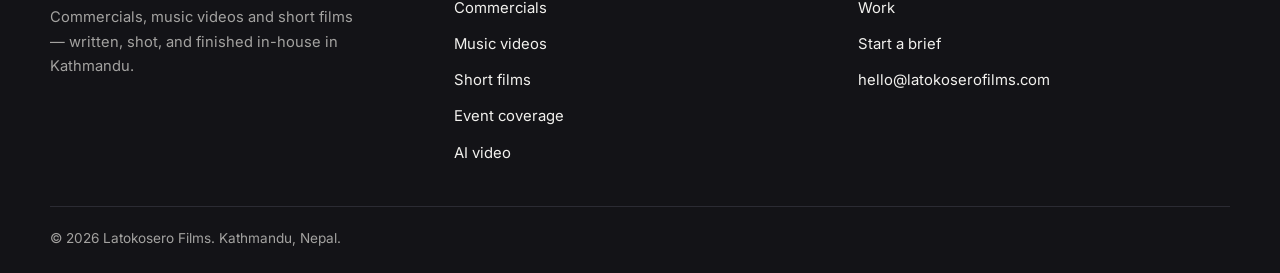
==== commit c732d51b: "Expand playlist selections into a viewer, and place the logo Selecting anything from the work playli" ====
--- a/ai-video/index.html
+++ b/ai-video/index.html
@@ -84,7 +84,10 @@
 
 <header class="masthead">
   <div class="wrap masthead-inner">
-    <a class="wordmark" href="/">Latokosero <span>Films</span></a>
+    <a class="wordmark logo-slot" href="/" data-logo-slot>
+      <img class="logo-mark" src="/assets/logo-mark.svg" alt="Latokosero Films" data-logo width="32" height="32">
+      <span class="logo-fallback">Latokosero <span>Films</span></span>
+    </a>
     <nav aria-label="Primary">
       <button class="nav-toggle" type="button" aria-expanded="false" aria-controls="primary-nav">
         <span class="nav-toggle-bar"></span>
@@ -208,8 +211,9 @@
 
 <footer class="footer">
   <div class="wrap footer-inner">
-    <div class="footer-brand">
-      <p class="footer-mark">Latokosero Films</p>
+    <div class="footer-brand logo-slot" data-logo-slot>
+      <img class="logo-mark" src="/assets/logo.svg" alt="Latokosero Films" data-logo width="180" height="48">
+      <p class="footer-mark logo-fallback">Latokosero Films</p>
       <p class="muted">Commercials, music videos and short films — written, shot, and finished in-house in Kathmandu.</p>
     </div>
     <nav class="footer-nav" aria-label="Footer">
--- a/css/site.css
+++ b/css/site.css
@@ -1,6 +1,12 @@
 /* Latokosero Films — site styles.
    Dark by default: this is a film company, the work is the bright thing on
-   the page. One accent colour, carried over from the old site's orange. */
+   the page.
+
+   Palette follows the logo. Teal is the brand and does the identity work —
+   links, rules, step numbers, meta, the wordmark. Orange is reserved for
+   "do this": primary buttons and the one draggable control on the site.
+   Keeping orange scarce is what makes it read as an action rather than
+   decoration. */
 
 :root {
   --bg: #0d0d0f;
@@ -9,6 +15,15 @@
   --line: #2b2b33;
   --text: #f2f1ee;
   --muted: #a3a2a0;
+
+  /* The logo teal. Only 4.77:1 on --bg, so it fills shapes rather than
+     setting small text. */
+  --teal-brand: #128c8c;
+  /* Same hue lifted for legibility on dark — 7.7:1 on --bg. This is the one
+     that touches text and hairlines. */
+  --teal: #29b5af;
+  --teal-wash: color-mix(in srgb, var(--teal-brand) 20%, var(--bg));
+
   --accent: #ff7a1a;
   --accent-ink: #0d0d0f;
 
@@ -47,13 +62,13 @@
 p { margin: 0 0 1.1em; }
 p:last-child { margin-bottom: 0; }
 
-a { color: inherit; text-decoration-color: color-mix(in srgb, var(--accent) 60%, transparent); text-underline-offset: .18em; }
-a:hover { color: var(--accent); }
+a { color: inherit; text-decoration-color: color-mix(in srgb, var(--teal) 60%, transparent); text-underline-offset: .18em; }
+a:hover { color: var(--teal); }
 
 img, video, iframe { max-width: 100%; display: block; }
 code { font-size: .9em; background: var(--surface); padding: .1em .35em; border-radius: 3px; }
 
-:focus-visible { outline: 2px solid var(--accent); outline-offset: 3px; }
+:focus-visible { outline: 2px solid var(--teal); outline-offset: 3px; }
 
 .sr-only, .skip:not(:focus) {
   position: absolute; width: 1px; height: 1px; padding: 0; margin: -1px;
@@ -61,7 +76,7 @@
 }
 .skip:focus {
   position: fixed; top: .75rem; left: .75rem; z-index: 100;
-  background: var(--accent); color: var(--accent-ink);
+  background: var(--teal); color: var(--bg);
   padding: .6rem 1rem; border-radius: var(--radius); font-weight: 600;
 }
 
@@ -93,7 +108,7 @@
   font-family: var(--serif); font-size: 1.15rem; letter-spacing: .01em;
   text-decoration: none; white-space: nowrap;
 }
-.wordmark span { color: var(--accent); }
+.wordmark span { color: var(--teal); }
 .wordmark:hover { color: var(--text); }
 
 .masthead nav ul {
@@ -104,7 +119,7 @@
   text-decoration: none; font-size: .92rem; color: var(--muted); white-space: nowrap;
 }
 .masthead nav a:hover, .masthead nav a[aria-current='page'] { color: var(--text); }
-.masthead nav a[aria-current='page'] { box-shadow: inset 0 -1px 0 var(--accent); }
+.masthead nav a[aria-current='page'] { box-shadow: inset 0 -1px 0 var(--teal); }
 
 .nav-cta a {
   background: var(--accent); color: var(--accent-ink) !important;
@@ -152,7 +167,7 @@
   padding-block: clamp(4.5rem, 13vw, 10rem) clamp(3rem, 8vw, 6rem);
   border-bottom: 1px solid var(--line);
   background:
-    radial-gradient(120ch 60ch at 80% -10%, rgba(255, 122, 26, .10), transparent 60%),
+    radial-gradient(120ch 60ch at 80% -10%, rgba(18, 140, 140, .16), transparent 60%),
     var(--bg);
 }
 .hero h1 { max-width: 18ch; margin-bottom: .35em; }
@@ -167,11 +182,11 @@
   transition: background .15s ease, border-color .15s ease, color .15s ease;
   cursor: pointer; font-family: inherit;
 }
-.btn:hover { border-color: var(--text); color: var(--text); }
+.btn:hover { border-color: var(--teal); color: var(--teal); }
 .btn-primary { background: var(--accent); border-color: var(--accent); color: var(--accent-ink); }
 .btn-primary:hover { background: #ff9040; border-color: #ff9040; color: var(--accent-ink); }
 
-.arrow-link { font-weight: 600; text-decoration: none; color: var(--accent); }
+.arrow-link { font-weight: 600; text-decoration: none; color: var(--teal); }
 .arrow-link::after { content: ' →'; }
 .arrow-link:hover { text-decoration: underline; }
 
@@ -206,8 +221,8 @@
 .tile-body { display: block; padding-top: .85rem; }
 .tile-title { display: block; font-weight: 600; }
 .tile-meta { display: block; font-size: .88rem; color: var(--muted); }
-.tile:hover .tile-title { color: var(--accent); }
-.tile:hover .tile-media { border-color: color-mix(in srgb, var(--accent) 45%, var(--line)); }
+.tile:hover .tile-title { color: var(--teal); }
+.tile:hover .tile-media { border-color: var(--teal); }
 
 /* ---------------------------------------------------------------- cards */
 
@@ -221,10 +236,10 @@
   padding: 1.5rem 1.5rem 3rem; border: 1px solid var(--line); border-radius: var(--radius);
   background: var(--bg); transition: border-color .15s ease, transform .15s ease;
 }
-.card:hover { border-color: var(--accent); transform: translateY(-2px); color: var(--text); }
+.card:hover { border-color: var(--teal); transform: translateY(-2px); color: var(--text); }
 .card h3 { margin-bottom: .4em; }
 .card p { color: var(--muted); font-size: .95rem; margin: 0; }
-.card-go { position: absolute; left: 1.5rem; bottom: 1.4rem; color: var(--accent); }
+.card-go { position: absolute; left: 1.5rem; bottom: 1.4rem; color: var(--teal); }
 
 /* ------------------------------------------------------- steps and lists */
 
@@ -237,8 +252,8 @@
 .steps li::before {
   content: counter(step); position: absolute; left: 0; top: .1rem;
   width: 2rem; height: 2rem; display: grid; place-items: center;
-  border: 1px solid var(--line); border-radius: 50%;
-  font-size: .82rem; font-weight: 600; color: var(--accent);
+  border: 1px solid var(--teal-brand); border-radius: 50%;
+  font-size: .82rem; font-weight: 600; color: var(--teal);
 }
 .steps-numbered li::before { top: 1.3rem; }
 .steps h3 { margin-bottom: .2em; }
@@ -247,7 +262,7 @@
 .checklist { list-style: none; margin: 0; padding: 0; max-width: 62ch; }
 .checklist li { position: relative; padding: .55rem 0 .55rem 1.75rem; border-bottom: 1px solid var(--line); }
 .checklist li:last-child { border-bottom: 0; }
-.checklist li::before { content: '—'; position: absolute; left: 0; color: var(--accent); }
+.checklist li::before { content: '—'; position: absolute; left: 0; color: var(--teal); }
 
 .deflist { margin: 0; max-width: 62ch; }
 .deflist dt { font-weight: 600; margin-top: 1.25rem; }
@@ -303,29 +318,182 @@
   background: repeating-linear-gradient(45deg, #17171c, #17171c 12px, #141419 12px, #141419 24px);
 }
 
-/* ----------------------------------------------------------- work page */
-
-.filters { display: flex; flex-wrap: wrap; gap: .5rem; margin-bottom: clamp(1.5rem, 4vw, 2.5rem); }
-.filter {
-  font: inherit; font-size: .88rem; cursor: pointer;
-  padding: .4rem .9rem; border-radius: 100px;
-  border: 1px solid var(--line); background: transparent; color: var(--muted);
-}
-.filter:hover { color: var(--text); border-color: var(--text); }
-.filter.is-active { background: var(--text); border-color: var(--text); color: var(--bg); }
-
-.entries { display: grid; gap: clamp(2.5rem, 6vw, 4.5rem); }
-.entry { display: grid; gap: var(--gap); align-items: start; scroll-margin-top: 6rem; }
-@media (min-width: 800px) { .entry { grid-template-columns: 1fr 1.35fr; } }
-.entry[hidden] { display: none; }
-.entry h2 { margin-bottom: .25em; }
+/* ---------------------------------------------- work page: the theatre */
+
+/* Player left-to-right sits on the right, playlist on the left. The player
+   is first in the DOM so that on narrow screens you land on the video
+   rather than scrolling past the whole archive to reach it. */
+.theatre { display: grid; gap: var(--gap); align-items: start; }
+@media (min-width: 900px) {
+  .theatre { grid-template-columns: 340px minmax(0, 1fr); }
+  .theatre-player { grid-column: 2; grid-row: 1; position: sticky; top: 5.5rem; }
+  .theatre-list { grid-column: 1; grid-row: 1; }
+}
+
+.embed {
+  position: relative; aspect-ratio: 16 / 9; overflow: hidden;
+  border: 1px solid var(--line); border-radius: var(--radius); background: var(--surface);
+  scroll-margin-top: 5rem; /* clears the sticky masthead when scrolled to */
+}
+.embed iframe { position: absolute; inset: 0; width: 100%; height: 100%; border: 0; }
+
+/* Shown instead of the iframe for archive entries that have no video ID. */
+.embed-empty {
+  position: absolute; inset: 0;
+  display: grid; place-items: center; text-align: center; padding: 1.5rem;
+  background: repeating-linear-gradient(45deg, #17171c, #17171c 12px, #141419 12px, #141419 24px);
+}
+.embed-empty p { color: var(--muted); max-width: 34ch; }
+
+.now-playing { padding-top: 1.25rem; }
+.now-playing h2 { margin-bottom: .2em; font-size: clamp(1.4rem, 1.1rem + 1.2vw, 2rem); }
+.now-playing .entry-meta { margin-bottom: .75rem; }
+.now-playing p:not(.entry-meta) { color: var(--muted); max-width: 62ch; }
 .entry-alt { display: block; font-size: .6em; color: var(--muted); }
-.entry-meta { color: var(--accent); font-size: .85rem; letter-spacing: .04em; text-transform: uppercase; }
-.entry-copy p:not(.entry-meta) { color: var(--muted); }
-
-.embed { position: relative; aspect-ratio: 16 / 9; border: 1px solid var(--line); border-radius: var(--radius); overflow: hidden; background: var(--surface); }
-.embed iframe { position: absolute; inset: 0; width: 100%; height: 100%; border: 0; }
-.embed-empty { display: grid; place-items: center; }
+.entry-meta { color: var(--teal); font-size: .8rem; letter-spacing: .06em; text-transform: uppercase; }
+
+.theatre-list {
+  border: 1px solid var(--line); border-radius: var(--radius);
+  background: var(--bg-alt); overflow: hidden;
+}
+@media (min-width: 900px) {
+  /* Keeps the column compact as the archive grows rather than running
+     far past the bottom of the player. */
+  .theatre-list { position: sticky; top: 5.5rem; max-height: calc(100vh - 7.5rem); overflow-y: auto; }
+}
+
+.playlist-group + .playlist-group { border-top: 1px solid var(--line); }
+.playlist-heading {
+  font-family: var(--sans); font-size: .72rem; font-weight: 600;
+  letter-spacing: .12em; text-transform: uppercase; color: var(--muted);
+  margin: 0; padding: .85rem 1rem .5rem;
+  position: sticky; top: 0; z-index: 1;
+  background: var(--bg-alt);
+}
+.playlist-group ul { list-style: none; margin: 0; padding: 0 .5rem .5rem; }
+
+.pl-item {
+  display: grid; grid-template-columns: 5.5rem 1fr; gap: .75rem; align-items: center;
+  width: 100%; text-align: left; text-decoration: none;
+  font: inherit; color: inherit; cursor: pointer;
+  background: transparent; border: 0; border-radius: var(--radius);
+  padding: .5rem; scroll-margin-top: 3rem;
+}
+.pl-item:hover { background: var(--surface); }
+.pl-item[aria-current='true'] {
+  background: var(--teal-wash);
+  box-shadow: inset 2px 0 0 var(--teal);
+}
+.pl-thumb {
+  position: relative; aspect-ratio: 16 / 9; overflow: hidden;
+  border-radius: 3px; background: var(--surface); border: 1px solid var(--line);
+}
+.pl-thumb img { width: 100%; height: 100%; object-fit: cover; }
+.pl-thumb-empty {
+  display: grid; place-items: center; align-content: center; gap: .2rem; height: 100%;
+  font-size: .6rem; letter-spacing: .08em; text-transform: uppercase; color: var(--muted);
+}
+.pl-item[aria-current='true'] .pl-thumb { border-color: var(--teal); }
+.pl-text { min-width: 0; }
+.pl-title {
+  display: block; font-size: .93rem; font-weight: 600; line-height: 1.3;
+  overflow: hidden; text-overflow: ellipsis; white-space: nowrap;
+}
+.pl-meta {
+  display: block; font-size: .78rem; color: var(--muted);
+  overflow: hidden; text-overflow: ellipsis; white-space: nowrap;
+}
+.pl-item[aria-current='true'] .pl-title { color: var(--teal); }
+
+/* ------------------------------------------------- expanded viewer */
+
+body.is-locked { overflow: hidden; }
+
+.lightbox { position: fixed; inset: 0; z-index: 100; display: grid; place-items: center; }
+.lightbox[hidden] { display: none; }
+.lightbox-scrim { position: absolute; inset: 0; background: rgba(6, 6, 8, .92); backdrop-filter: blur(6px); }
+
+.lightbox-panel {
+  position: relative;
+  width: min(100% - 2rem, 1180px);
+  max-height: calc(100vh - 2rem);
+  overflow-y: auto;
+  padding: clamp(1rem, 3vw, 2rem);
+}
+.lightbox-panel:focus { outline: none; }
+
+.lightbox-close {
+  position: absolute; top: 0; right: 0;
+  width: 2.75rem; height: 2.75rem; display: grid; place-items: center;
+  font: inherit; font-size: 1.75rem; line-height: 1;
+  color: var(--muted); background: transparent;
+  border: 1px solid var(--line); border-radius: var(--radius); cursor: pointer;
+}
+.lightbox-close:hover { color: var(--text); border-color: var(--teal); }
+
+/* Capping width by the height available is what keeps a 16:9 stage fully
+   on screen in a short window instead of running under the fold. */
+.lightbox-stage .embed {
+  width: 100%;
+  max-width: calc((100vh - 19rem) * 16 / 9);
+  margin-inline: auto;
+  background: #000;
+}
+
+.lightbox-info {
+  display: grid; gap: 1rem 2rem; align-items: end;
+  margin-top: 1.25rem;
+  max-width: calc((100vh - 19rem) * 16 / 9);
+  margin-inline: auto;
+}
+@media (min-width: 760px) { .lightbox-info { grid-template-columns: 1fr auto; } }
+
+.lightbox-text h2 { margin-bottom: .15em; font-size: clamp(1.3rem, 1.1rem + 1vw, 1.9rem); }
+.lightbox-text .entry-meta { margin-bottom: .5rem; }
+.lightbox-text p:not(.entry-meta) { color: var(--muted); max-width: 60ch; margin: 0; }
+
+.lightbox-nav { display: flex; align-items: center; gap: .75rem; }
+.lightbox-step { padding: .6rem 1rem; font-size: .9rem; white-space: nowrap; }
+.lightbox-step:disabled { opacity: .35; cursor: not-allowed; }
+.lightbox-step:disabled:hover { border-color: var(--line); color: var(--text); }
+.lightbox-count { margin: 0; font-size: .82rem; color: var(--muted); white-space: nowrap; }
+
+@media (max-width: 560px) {
+  .lightbox-panel { padding-top: 3.5rem; }
+  .lightbox-nav { justify-content: space-between; width: 100%; }
+}
+
+/* ---------------------------------------------------------------- logo */
+
+/* One file drives every placement. Each slot pairs the mark with a text
+   fallback that shows only when the image is absent, so the site reads
+   correctly before assets/logo.svg lands and needs no edit after. */
+/* Default assumes the file is there, so the page is correct with JS off
+   once it lands. site.js reveals the fallback only when the image fails. */
+.logo-mark { display: block; width: auto; }
+.logo-fallback { display: none; }
+.logo-slot.is-missing .logo-fallback { display: block; }
+.masthead .logo-slot.is-missing .logo-fallback { display: inline; }
+
+.masthead .logo-mark { height: 2rem; }
+.footer .logo-mark { height: 3rem; margin-bottom: .85rem; }
+
+.wordmark { display: inline-flex; align-items: center; gap: .6rem; }
+
+/* The owl's eyes are drawn as apertures — worth showing large, quietly,
+   rather than only at favicon size. Sits behind the hero headline. */
+.hero { position: relative; overflow: hidden; }
+.hero .wrap { position: relative; z-index: 1; }
+.hero-watermark {
+  position: absolute; top: 50%; right: -4%; transform: translateY(-50%);
+  width: min(46vw, 620px); opacity: .06; pointer-events: none;
+  filter: grayscale(1) brightness(2);
+}
+@media (max-width: 800px) { .hero-watermark { right: -18%; width: 70vw; opacity: .045; } }
+
+/* Empty states borrow the mark instead of sitting as blank grey boxes. */
+.embed-empty .logo-mark, .pl-thumb-empty .logo-mark { height: 2.25rem; opacity: .3; margin: 0 auto .75rem; }
+.pl-thumb-empty .logo-mark { height: 1.5rem; margin: 0; }
 
 /* ----------------------------------------------------------------- FAQ */
 
@@ -338,10 +506,10 @@
 .faq summary::-webkit-details-marker { display: none; }
 .faq summary::after {
   content: '+'; position: absolute; right: .25rem; top: 50%; transform: translateY(-50%);
-  color: var(--accent); font-size: 1.35rem; line-height: 1;
+  color: var(--teal); font-size: 1.35rem; line-height: 1;
 }
 .faq details[open] summary::after { content: '−'; }
-.faq summary:hover { color: var(--accent); }
+.faq summary:hover { color: var(--teal); }
 .faq details p { color: var(--muted); margin: 0; padding: 0 2rem 1.35rem 0; max-width: 62ch; }
 
 /* ------------------------------------------------------------ convert */
@@ -362,7 +530,7 @@
   padding: .7rem .85rem;
 }
 .field textarea { resize: vertical; }
-.field input:focus, .field select:focus, .field textarea:focus { border-color: var(--accent); }
+.field input:focus, .field select:focus, .field textarea:focus { border-color: var(--teal); }
 .field input[aria-invalid='true'], .field select[aria-invalid='true'], .field textarea[aria-invalid='true'] { border-color: #ff5a4d; }
 .field select { appearance: none; background-image: linear-gradient(45deg, transparent 50%, var(--muted) 50%), linear-gradient(135deg, var(--muted) 50%, transparent 50%); background-position: calc(100% - 19px) 55%, calc(100% - 14px) 55%; background-size: 5px 5px; background-repeat: no-repeat; }
 .hint { font-size: .85rem; color: var(--muted); margin: .45rem 0 0; }
@@ -370,7 +538,7 @@
 .form-error { color: #ff8a80; }
 .hp { position: absolute; left: -9999px; }
 
-.confirmation { border-left: 2px solid var(--accent); padding-left: clamp(1rem, 3vw, 1.75rem); }
+.confirmation { border-left: 2px solid var(--teal); padding-left: clamp(1rem, 3vw, 1.75rem); }
 
 /* ------------------------------------------------------------- footer */
 
